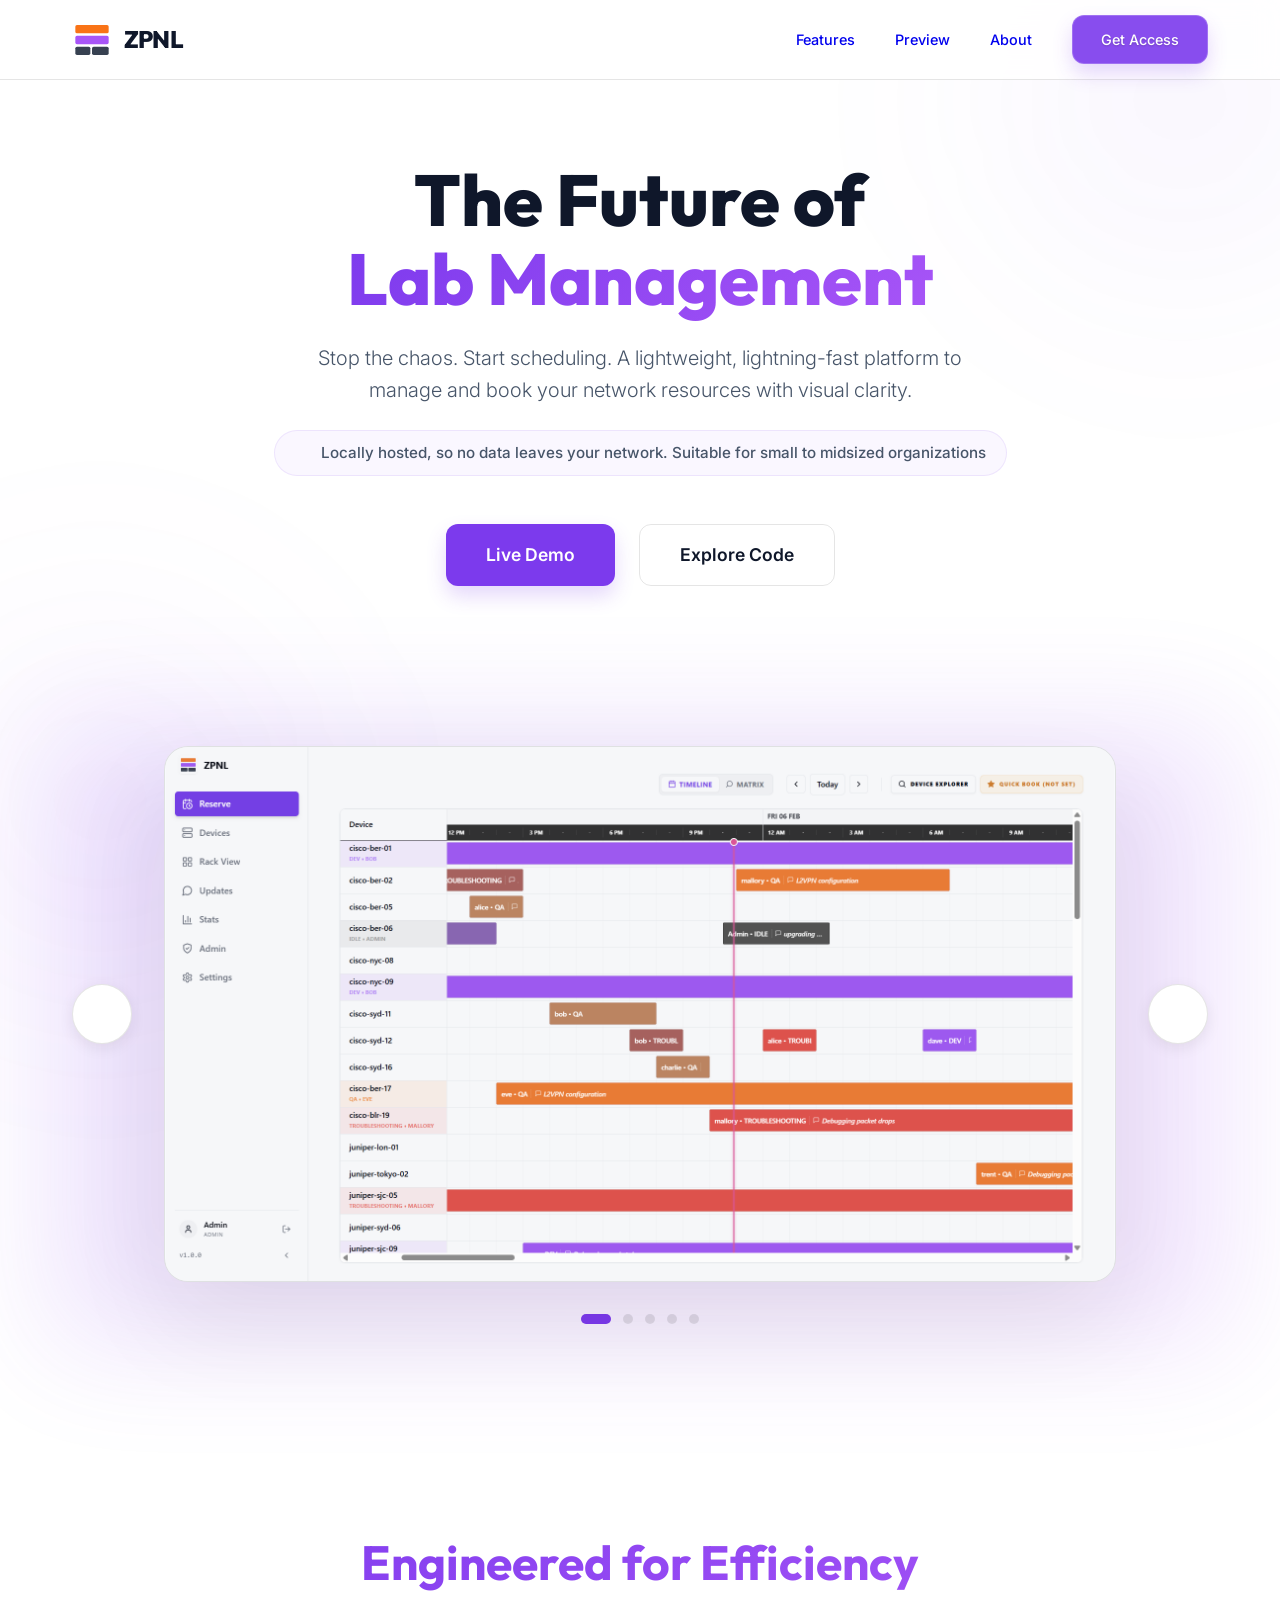
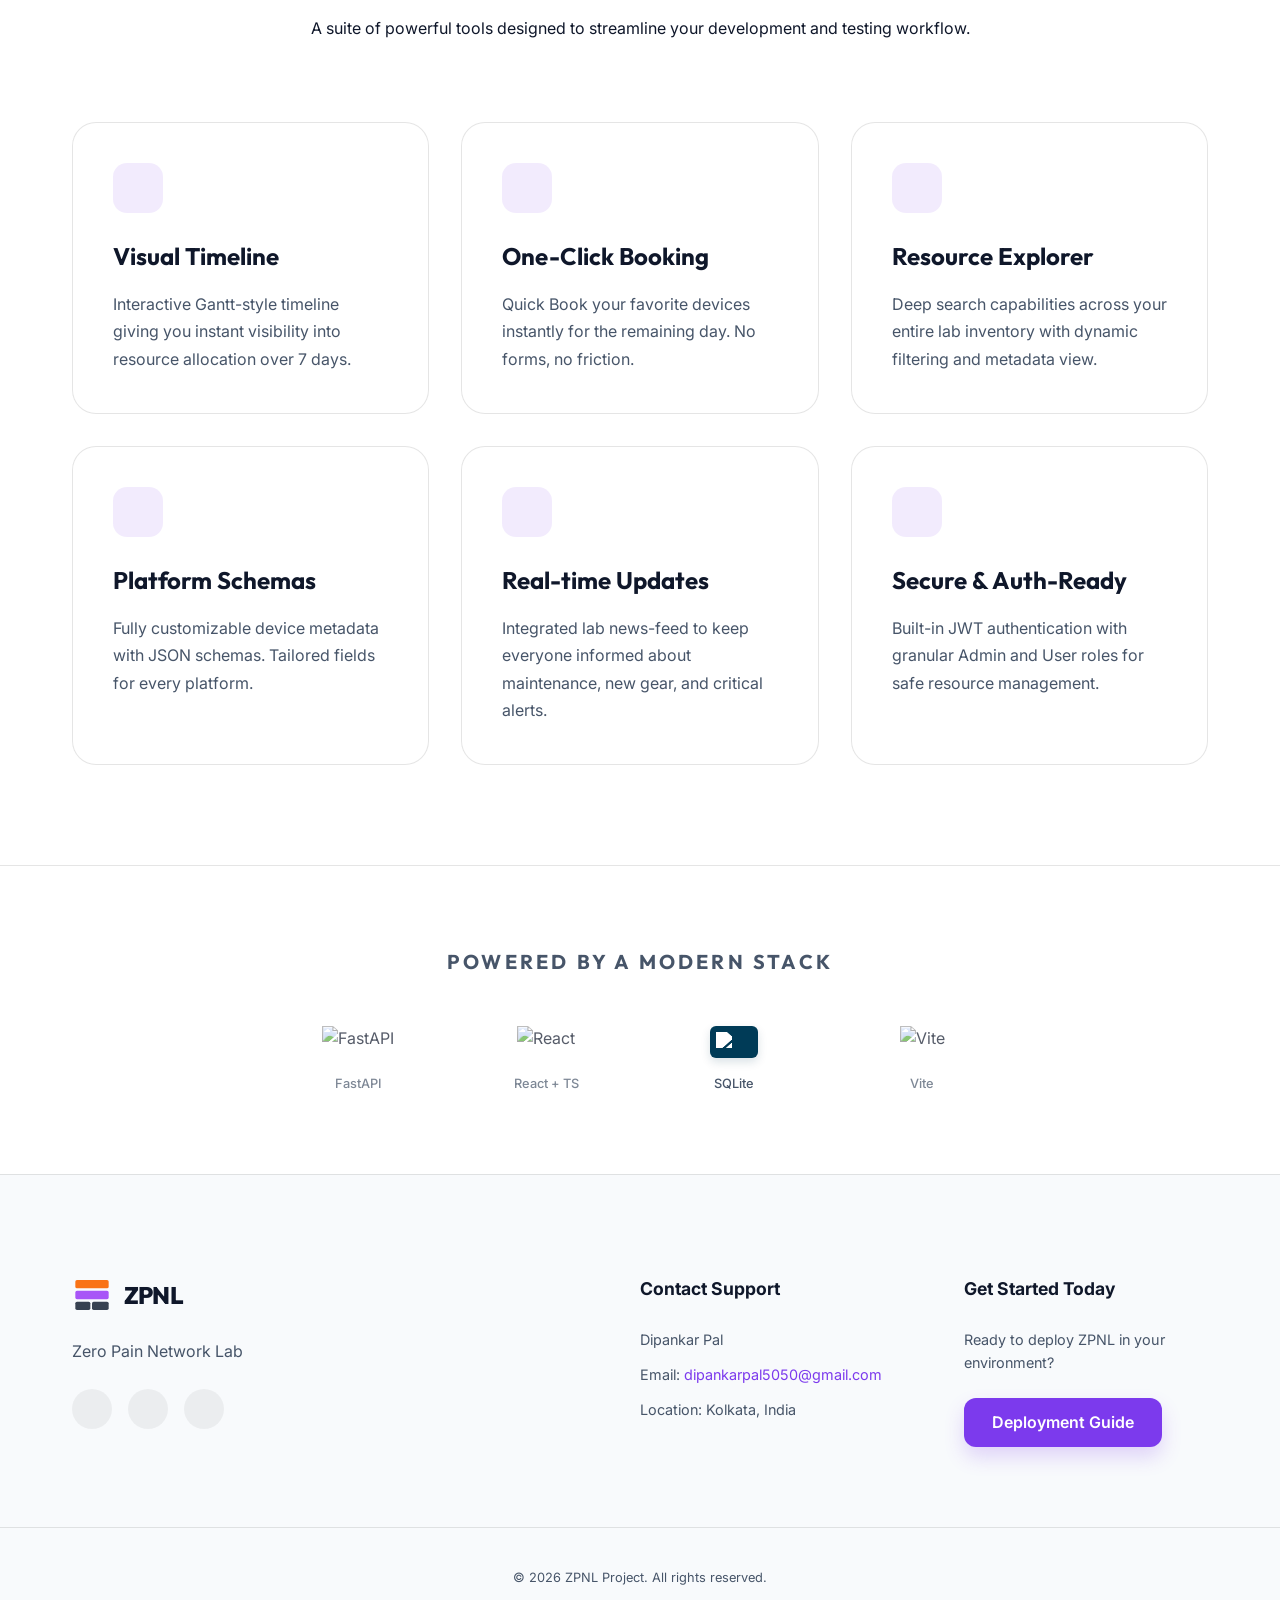
==== index.html @ c6118228 "github pages" ====
<!DOCTYPE html>
<html lang="en">

<head>
    <meta charset="UTF-8">
    <meta name="viewport" content="width=device-width, initial-scale=1.0">
    <title>ZPNL | Next-Gen Network Resource Scheduler</title>
    <link rel="stylesheet" href="style.css">
    <link rel="preconnect" href="https://fonts.googleapis.com">
    <link rel="preconnect" href="https://fonts.gstatic.com" crossorigin>
    <link
        href="https://fonts.googleapis.com/css2?family=Outfit:wght@300;400;600;800&family=Inter:wght@300;400;500;700&display=swap"
        rel="stylesheet">
    <script src="https://unpkg.com/lucide@latest"></script>
</head>

<body>
    <div class="blob-bg"></div>
    <div class="blob-bg-2"></div>

    <nav class="glass-nav">
        <div class="container nav-content">
            <div class="logo">
                <span class="logo-icon">
                    <svg viewBox="0 0 24 24" fill="none" xmlns="http://www.w3.org/2000/svg"
                        class="w-8 h-8 rounded shadow-sm">
                        <rect x="2" y="3" width="20" height="5" rx="1" fill="#F97316"></rect>
                        <rect x="2" y="9.5" width="20" height="5" rx="1" fill="#A855F7"></rect>
                        <rect x="2" y="16" width="9" height="5" rx="1" fill="#374151"></rect>
                        <rect x="12" y="16" width="10" height="5" rx="1" fill="#374151"></rect>
                    </svg>
                </span>
                <span class="logo-text">ZPNL</span>
            </div>
            <div class="nav-links">
                <a href="#features">Features</a>
                <a href="#preview">Preview</a>
                <a href="#about">About</a>
                <a href="#contact" class="btn btn-primary glass-btn">Get Access</a>
            </div>
        </div>
    </nav>

    <header class="hero">
        <div class="container">
            <div class="hero-content">
                <h1 class="animate-up">The Future of <br><span class="gradient-text">Lab Management</span></h1>
                <p class="animate-up delay-1">Stop the chaos. Start scheduling. A lightweight, lightning-fast platform
                    to manage and book your network resources with visual clarity.</p>
                <div class="animate-up delay-2 privacy-tagline">
                    <i data-lucide="shield-check"></i>
                    <span>Locally hosted, so no data leaves your network. Suitable for small to midsized
                        organizations</span>
                </div>
                <div class="hero-actions animate-up delay-3">
                    <a href="#preview" class="btn btn-lg btn-primary">Live Demo</a>
                    <a href="https://github.com/deep5050/ZPNL" class="btn btn-lg btn-outline">Explore Code</a>
                </div>
            </div>
            <div class="hero-mockup animate-up delay-4">
                <div class="glow-wrap">
                    <div class="mockup-slider-container">
                        <button class="slider-btn prev-btn" onclick="changeSlide(-1)"><i
                                data-lucide="chevron-left"></i></button>
                        <div class="mockup-frame slideshow-container">
                            <div class="slides">
                                <img src="assets/mockup1.png" alt="ZPNL App Interface 1" class="slide active">
                                <img src="assets/mockup2.png" alt="ZPNL App Interface 2" class="slide">
                                <img src="assets/mockup3.png" alt="ZPNL App Interface 3" class="slide">
                                <img src="assets/mockup4.png" alt="ZPNL App Interface 4" class="slide">
                                <img src="assets/mockup5.png" alt="ZPNL App Interface 5" class="slide">
                            </div>
                        </div>
                        <button class="slider-btn next-btn" onclick="changeSlide(1)"><i
                                data-lucide="chevron-right"></i></button>
                    </div>
                    <div class="slideshow-dots">
                        <span class="dot active" onclick="currentSlide(0)"></span>
                        <span class="dot" onclick="currentSlide(1)"></span>
                        <span class="dot" onclick="currentSlide(2)"></span>
                        <span class="dot" onclick="currentSlide(3)"></span>
                        <span class="dot" onclick="currentSlide(4)"></span>
                    </div>
                </div>
            </div>
        </div>
    </header>

    <section id="features" class="features">
        <div class="container">
            <div class="section-header">
                <h2 class="gradient-text">Engineered for Efficiency</h2>
                <p>A suite of powerful tools designed to streamline your development and testing workflow.</p>
            </div>
            <div class="feature-grid">
                <div class="feature-card glass">
                    <div class="icon-wrap"><i data-lucide="calendar"></i></div>
                    <h3>Visual Timeline</h3>
                    <p>Interactive Gantt-style timeline giving you instant visibility into resource allocation over 7
                        days.</p>
                </div>
                <div class="feature-card glass">
                    <div class="icon-wrap"><i data-lucide="star"></i></div>
                    <h3>One-Click Booking</h3>
                    <p>Quick Book your favorite devices instantly for the remaining day. No forms, no friction.</p>
                </div>
                <div class="feature-card glass">
                    <div class="icon-wrap"><i data-lucide="search"></i></div>
                    <h3>Resource Explorer</h3>
                    <p>Deep search capabilities across your entire lab inventory with dynamic filtering and metadata
                        view.</p>
                </div>
                <div class="feature-card glass">
                    <div class="icon-wrap"><i data-lucide="layers"></i></div>
                    <h3>Platform Schemas</h3>
                    <p>Fully customizable device metadata with JSON schemas. Tailored fields for every platform.</p>
                </div>
                <div class="feature-card glass">
                    <div class="icon-wrap"><i data-lucide="activity"></i></div>
                    <h3>Real-time Updates</h3>
                    <p>Integrated lab news-feed to keep everyone informed about maintenance, new gear, and critical
                        alerts.</p>
                </div>
                <div class="feature-card glass">
                    <div class="icon-wrap"><i data-lucide="user-check"></i></div>
                    <h3>Secure & Auth-Ready</h3>
                    <p>Built-in JWT authentication with granular Admin and User roles for safe resource management.</p>
                </div>
            </div>
        </div>
    </section>

    <section id="tech" class="tech-stack">
        <div class="container">
            <h3>Powered by a Modern Stack</h3>
            <div class="stack-row">
                <div class="stack-item"><img src="https://fastapi.tiangolo.com/img/logo-margin/logo-teal.png"
                        alt="FastAPI"><span>FastAPI</span></div>
                <div class="stack-item"><img src="https://upload.wikimedia.org/wikipedia/commons/a/a7/React-icon.svg"
                        alt="React"><span>React + TS</span></div>
                <div class="stack-item sqlite-special">
                    <div class="sqlite-icon-wrap">
                        <img src="https://upload.wikimedia.org/wikipedia/commons/3/38/SQLite370.svg" alt="SQLite">
                    </div>
                    <span>SQLite</span>
                </div>
                <div class="stack-item"><img src="https://vitejs.dev/logo.svg" alt="Vite"><span>Vite</span></div>
            </div>
        </div>
    </section>

    <footer id="contact" class="glass-footer">
        <div class="container footer-content">
            <div class="footer-info">
                <div class="logo">
                    <span class="logo-icon">
                        <svg viewBox="0 0 24 24" fill="none" xmlns="http://www.w3.org/2000/svg"
                            class="w-8 h-8 rounded shadow-sm">
                            <rect x="2" y="3" width="20" height="5" rx="1" fill="#F97316"></rect>
                            <rect x="2" y="9.5" width="20" height="5" rx="1" fill="#A855F7"></rect>
                            <rect x="2" y="16" width="9" height="5" rx="1" fill="#374151"></rect>
                            <rect x="12" y="16" width="10" height="5" rx="1" fill="#374151"></rect>
                        </svg>
                    </span>
                    <span class="logo-text">ZPNL</span>
                </div>
                <p>Zero Pain Network Lab</p>
                <div class="socials">
                    <a href="#"><i data-lucide="github"></i></a>
                    <a href="#"><i data-lucide="twitter"></i></a>
                    <a href="#"><i data-lucide="mail"></i></a>
                </div>
            </div>
            <div class="footer-links">
                <h4>Contact Support</h4>
                <p>Dipankar Pal</p>
                <p>Email: <a href="mailto:[dipankarpal5050@gmail.com]">dipankarpal5050@gmail.com</a></p>
                <p>Location: Kolkata, India</p>
            </div>
            <div class="footer-cta">
                <h4>Get Started Today</h4>
                <p>Ready to deploy ZPNL in your environment?</p>
                <a href="#" class="btn btn-primary">Deployment Guide</a>
            </div>
        </div>
        <div class="copy">
            <p>&copy; 2026 ZPNL Project. All rights reserved.</p>
        </div>
    </footer>

    <script>
        lucide.createIcons();

        // Slideshow Logic
        let currentSlideIndex = 0;
        const slides = document.querySelectorAll('.slide');
        const dots = document.querySelectorAll('.dot');

        function showSlide(n) {
            slides.forEach(slide => slide.classList.remove('active'));
            dots.forEach(dot => dot.classList.remove('active'));

            currentSlideIndex = (n + slides.length) % slides.length;

            slides[currentSlideIndex].classList.add('active');
            dots[currentSlideIndex].classList.add('active');
        }

        function changeSlide(n) {
            showSlide(currentSlideIndex + n);
        }

        function currentSlide(n) {
            showSlide(n);
        }

        // Auto slide
        setInterval(() => {
            changeSlide(1);
        }, 5000);
    </script>
</body>

</html>
---- style.css ----
:root {
    --primary: #7c3aed;
    --primary-dark: #6d28d9;
    --secondary: #a855f7;
    --background: #ffffff;
    --card-bg: rgba(0, 0, 0, 0.03);
    --glass-border: rgba(0, 0, 0, 0.1);
    --glass-bg: rgba(255, 255, 255, 0.8);
    --text: #0f172a;
    --text-muted: #475569;
}

* {
    margin: 0;
    padding: 0;
    box-sizing: border-box;
    scroll-behavior: smooth;
}

body {
    font-family: 'Inter', sans-serif;
    background-color: var(--background);
    color: var(--text);
    overflow-x: hidden;
    line-height: 1.6;
}

h1,
h2,
h3,
.logo-text {
    font-family: 'Outfit', sans-serif;
}

.container {
    max-width: 1200px;
    margin: 0 auto;
    padding: 0 2rem;
}

/* Background Timeline Pattern */
body::before {
    content: '';
    position: fixed;
    top: -50%;
    left: -50%;
    width: 200%;
    height: 200%;
    background-image: url('assets/mockup.png');
    background-size: 800px;
    background-repeat: repeat;
    opacity: 0.03;
    transform: rotate(-15deg);
    z-index: -2;
    pointer-events: none;
}

.blob-bg,
.blob-bg-2 {
    position: fixed;
    width: 600px;
    height: 600px;
    background: radial-gradient(circle, rgba(124, 58, 237, 0.05) 0%, rgba(255, 255, 255, 0) 70%);
    z-index: -1;
    filter: blur(80px);
}

.blob-bg {
    top: -200px;
    right: -200px;
}

.blob-bg-2 {
    bottom: -200px;
    left: -200px;
    background: radial-gradient(circle, rgba(168, 85, 247, 0.05) 0%, rgba(255, 255, 255, 0) 70%);
}

/* Navigation */
.glass-nav {
    position: fixed;
    top: 0;
    left: 0;
    right: 0;
    height: 80px;
    backdrop-filter: blur(12px);
    background: rgba(255, 255, 255, 0.8);
    border-bottom: 1px solid var(--glass-border);
    z-index: 1000;
}

.nav-content {
    display: flex;
    justify-content: space-between;
    align-items: center;
    height: 100%;
}

.logo {
    display: flex;
    align-items: center;
    gap: 0.75rem;
    font-size: 1.5rem;
    font-weight: 800;
    letter-spacing: -0.05rem;
}

.logo-icon {
    width: 40px;
    height: 40px;
    display: flex;
    align-items: center;
    justify-content: center;
    border-radius: 8px;
    background-color: transparent;
    transition: all 0.3s ease;
}

.logo-icon svg {
    width: 100%;
    height: 100%;
}

.logo-icon:hover {
    transform: scale(1.1);
}

.nav-links {
    display: flex;
    align-items: center;
    gap: 2.5rem;
}

.nav-links a {
    text-decoration: none;
    /* color: var(--text-muted); */
    font-size: 0.9rem;
    font-weight: 500;
    transition: color 0.3s;
}

.nav-links a:hover {
    /* color: var(--text); */
}

/* Hero */
.hero {
    padding-top: 160px;
    padding-bottom: 100px;
    text-align: center;
}

.hero-content h1 {
    font-size: 4.5rem;
    font-weight: 800;
    line-height: 1.1;
    margin-bottom: 1.5rem;
}

.gradient-text {
    background: linear-gradient(135deg, var(--primary), var(--secondary));
    -webkit-background-clip: text;
    background-clip: text;
    -webkit-text-fill-color: transparent;
}

.hero-content p {
    font-size: 1.25rem;
    color: var(--text-muted);
    max-width: 700px;
    margin: 0 auto 1.5rem;
    font-weight: 300;
}

.privacy-tagline {
    display: inline-flex;
    align-items: center;
    justify-content: center;
    gap: 0.5rem;
    color: var(--text-muted);
    font-size: 0.95rem;
    background: rgba(124, 58, 237, 0.04);
    padding: 0.6rem 1.25rem;
    border-radius: 999px;
    margin: 0 auto 3rem;
    max-width: fit-content;
    border: 1px solid rgba(124, 58, 237, 0.1);
    font-weight: 500;
}

.privacy-tagline i {
    color: var(--primary);
    width: 18px;
    height: 18px;
}

.hero-actions {
    display: flex;
    gap: 1.5rem;
    justify-content: center;
    margin-bottom: 5rem;
}

.btn {
    padding: 0.75rem 1.75rem;
    border-radius: 12px;
    font-weight: 600;
    cursor: pointer;
    transition: all 0.3s cubic-bezier(0.175, 0.885, 0.32, 1.275);
    text-decoration: none;
    display: inline-flex;
    align-items: center;
}

.btn-lg {
    padding: 1rem 2.5rem;
    font-size: 1.1rem;
}

.btn-primary {
    background: var(--primary);
    color: white;
    box-shadow: 0 10px 20px rgba(124, 58, 237, 0.2);
}

.glass-btn {
    backdrop-filter: blur(4px);
    background: rgba(124, 58, 237, 0.9) !important;
    border: 1px solid rgba(255, 255, 255, 0.2);
    text-shadow: 0 1px 2px rgba(0, 0, 0, 0.2);
}

.btn-primary:hover {
    transform: translateY(-3px);
    box-shadow: 0 15px 30px rgba(124, 58, 237, 0.3);
    background: var(--primary-dark) !important;
}

.btn-outline {
    background: transparent;
    border: 1.5px solid var(--glass-border);
    color: var(--text);
}

.btn-outline:hover {
    background: rgba(0, 0, 0, 0.05);
    border-color: var(--text);
}

.hero-mockup {
    position: relative;
    max-width: 1920px;
    /* Wider mockup area */
    margin: 10rem auto 0;
}

.mockup-slider-container {
    display: flex;
    align-items: center;
    gap: 2rem;
    position: relative;
}

.slider-btn {
    background: white;
    border: 1px solid var(--glass-border);
    width: 60px;
    height: 60px;
    border-radius: 50%;
    display: flex;
    align-items: center;
    justify-content: center;
    cursor: pointer;
    box-shadow: 0 4px 15px rgba(0, 0, 0, 0.08);
    transition: all 0.3s cubic-bezier(0.175, 0.885, 0.32, 1.275);
    color: var(--text);
    flex-shrink: 0;
    z-index: 20;
}

.slider-btn:hover {
    transform: scale(1.1);
    background: var(--primary);
    color: white;
    border-color: var(--primary);
}

.mockup-frame {
    flex-grow: 1;
    background: #f8fafc;
    border: 1px solid var(--glass-border);
    padding: 12px;
    border-radius: 24px;
    box-shadow: 0 40px 100px rgba(0, 0, 0, 0.08);
    overflow: hidden;
    position: relative;
    /* width: 100%; */
    aspect-ratio: 16 / 9;
    /* Common dashboard aspect ratio */
}

.slides {
    position: absolute;
    inset: 0;
    width: 100%;
    height: 100%;
}

.slide {
    position: absolute;
    top: 0;
    left: 0;
    width: 100%;
    height: 100%;
    object-fit: contain;
    /* Ensure full image is visible without cropping */
    opacity: 0;
    transition: opacity 1s cubic-bezier(0.4, 0, 0.2, 1);
}

.slide.active {
    opacity: 1;
}

.slideshow-dots {
    display: flex;
    justify-content: center;
    gap: 12px;
    margin-top: 2rem;
}

.dot {
    width: 10px;
    height: 10px;
    border-radius: 50%;
    background: rgba(0, 0, 0, 0.1);
    cursor: pointer;
    transition: all 0.3s ease;
}

.dot.active {
    background: var(--primary);
    width: 30px;
    border-radius: 5px;
}

.glow-wrap::after {
    content: '';
    position: absolute;
    inset: -20px;
    background: linear-gradient(135deg, var(--primary), var(--secondary));
    filter: blur(60px);
    opacity: 0.15;
    z-index: -1;
}

/* Features */
.features {
    padding: 100px 0;
}

.section-header {
    text-align: center;
    margin-bottom: 5rem;
}

.section-header h2 {
    font-size: 3rem;
    margin-bottom: 1rem;
}

.feature-grid {
    display: grid;
    grid-template-columns: repeat(auto-fit, minmax(350px, 1fr));
    gap: 2rem;
}

.glass {
    background: rgba(255, 255, 255, 0.7);
    backdrop-filter: blur(10px);
    border: 1px solid var(--glass-border);
    border-radius: 24px;
    padding: 2.5rem;
    transition: all 0.4s ease;
}

.glass:hover {
    background: rgba(255, 255, 255, 0.05);
    border-color: rgba(255, 255, 255, 0.2);
    transform: translateY(-8px);
}

.icon-wrap {
    width: 50px;
    height: 50px;
    background: rgba(124, 58, 237, 0.1);
    color: var(--primary);
    border-radius: 14px;
    display: flex;
    align-items: center;
    justify-content: center;
    margin-bottom: 1.5rem;
}

.feature-card h3 {
    font-size: 1.5rem;
    margin-bottom: 1rem;
}

.feature-card p {
    color: var(--text-muted);
    font-size: 1rem;
    line-height: 1.7;
}

/* Tech Stack */
.tech-stack {
    padding: 80px 0;
    text-align: center;
    border-top: 1px solid var(--glass-border);
    background: rgba(255, 255, 255, 0.01);
}

.tech-stack h3 {
    font-size: 1.25rem;
    color: var(--text-muted);
    margin-bottom: 3rem;
    text-transform: uppercase;
    letter-spacing: 0.2rem;
}

.stack-row {
    display: flex;
    justify-content: center;
    align-items: center;
    gap: 3rem;
    flex-wrap: nowrap;
    /* Force one line */
}

.stack-item {
    display: flex;
    flex-direction: column;
    align-items: center;
    justify-content: center;
    gap: 1rem;
    opacity: 0.7;
    transition: all 0.3s ease;
    width: 140px;
}

.stack-item img {
    height: 32px;
    /* Standard height for all tech logos */
    width: auto;
    max-width: 100%;
    object-fit: contain;
}

.stack-item span {
    font-size: 0.8rem;
    font-weight: 500;
    color: var(--text-muted);
}

.stack-item:hover {
    opacity: 1;
    transform: translateY(-5px);
}

.stack-item.sqlite-special {
    opacity: 1;
}

.sqlite-icon-wrap {
    width: 48px;
    height: 32px;
    /* Standard logo height */
    background: #003b57;
    border-radius: 6px;
    display: flex;
    align-items: center;
    justify-content: center;
    padding: 6px;
    box-shadow: 0 4px 10px rgba(0, 59, 87, 0.15);
    transition: transform 0.3s ease;
}

.sqlite-icon-wrap img {
    width: 100%;
    height: 100%;
    object-fit: contain;
    filter: brightness(0) invert(1);
}

.stack-item.sqlite-special:hover .sqlite-icon-wrap {
    transform: translateY(-5px) scale(1.1);
}

/* Footer */
.glass-footer {
    padding: 100px 0 40px;
    background: #f8fafc;
    border-top: 1px solid var(--glass-border);
}

.footer-content {
    display: grid;
    grid-template-columns: 2fr 1fr 1fr;
    gap: 5rem;
    margin-bottom: 5rem;
}

.footer-info p {
    margin: 1.5rem 0;
    color: var(--text-muted);
}

.socials {
    display: flex;
    gap: 1rem;
}

.socials a {
    width: 40px;
    height: 40px;
    border-radius: 50%;
    background: rgba(0, 0, 0, 0.05);
    display: flex;
    align-items: center;
    justify-content: center;
    color: var(--text-muted);
    transition: all 0.3s;
}

.socials a:hover {
    background: var(--primary);
    color: white;
}

.footer-links h4,
.footer-cta h4 {
    margin-bottom: 1.5rem;
    font-size: 1.1rem;
}

.footer-links p {
    color: var(--text-muted);
    margin-bottom: 0.75rem;
    font-size: 0.9rem;
}

.footer-links a {
    color: var(--primary);
    text-decoration: none;
}

.footer-cta p {
    color: var(--text-muted);
    font-size: 0.9rem;
    margin-bottom: 1.5rem;
}

.copy {
    text-align: center;
    padding-top: 40px;
    border-top: 1px solid var(--glass-border);
    color: var(--text-muted);
    font-size: 0.8rem;
}

/* Animations */
.animate-up {
    opacity: 0;
    transform: translateY(30px);
    animation: fadeInUp 0.8s ease forwards;
}

.delay-1 {
    animation-delay: 0.2s;
}

.delay-2 {
    animation-delay: 0.4s;
}

.delay-3 {
    animation-delay: 0.6s;
}

.delay-4 {
    animation-delay: 0.8s;
}

@keyframes fadeInUp {
    to {
        opacity: 1;
        transform: translateY(0);
    }
}

@media (max-width: 900px) {
    .hero-content h1 {
        font-size: 3rem;
    }

    .footer-content {
        grid-template-columns: 1fr;
        gap: 3rem;
    }

    .nav-links {
        display: none;
    }
}
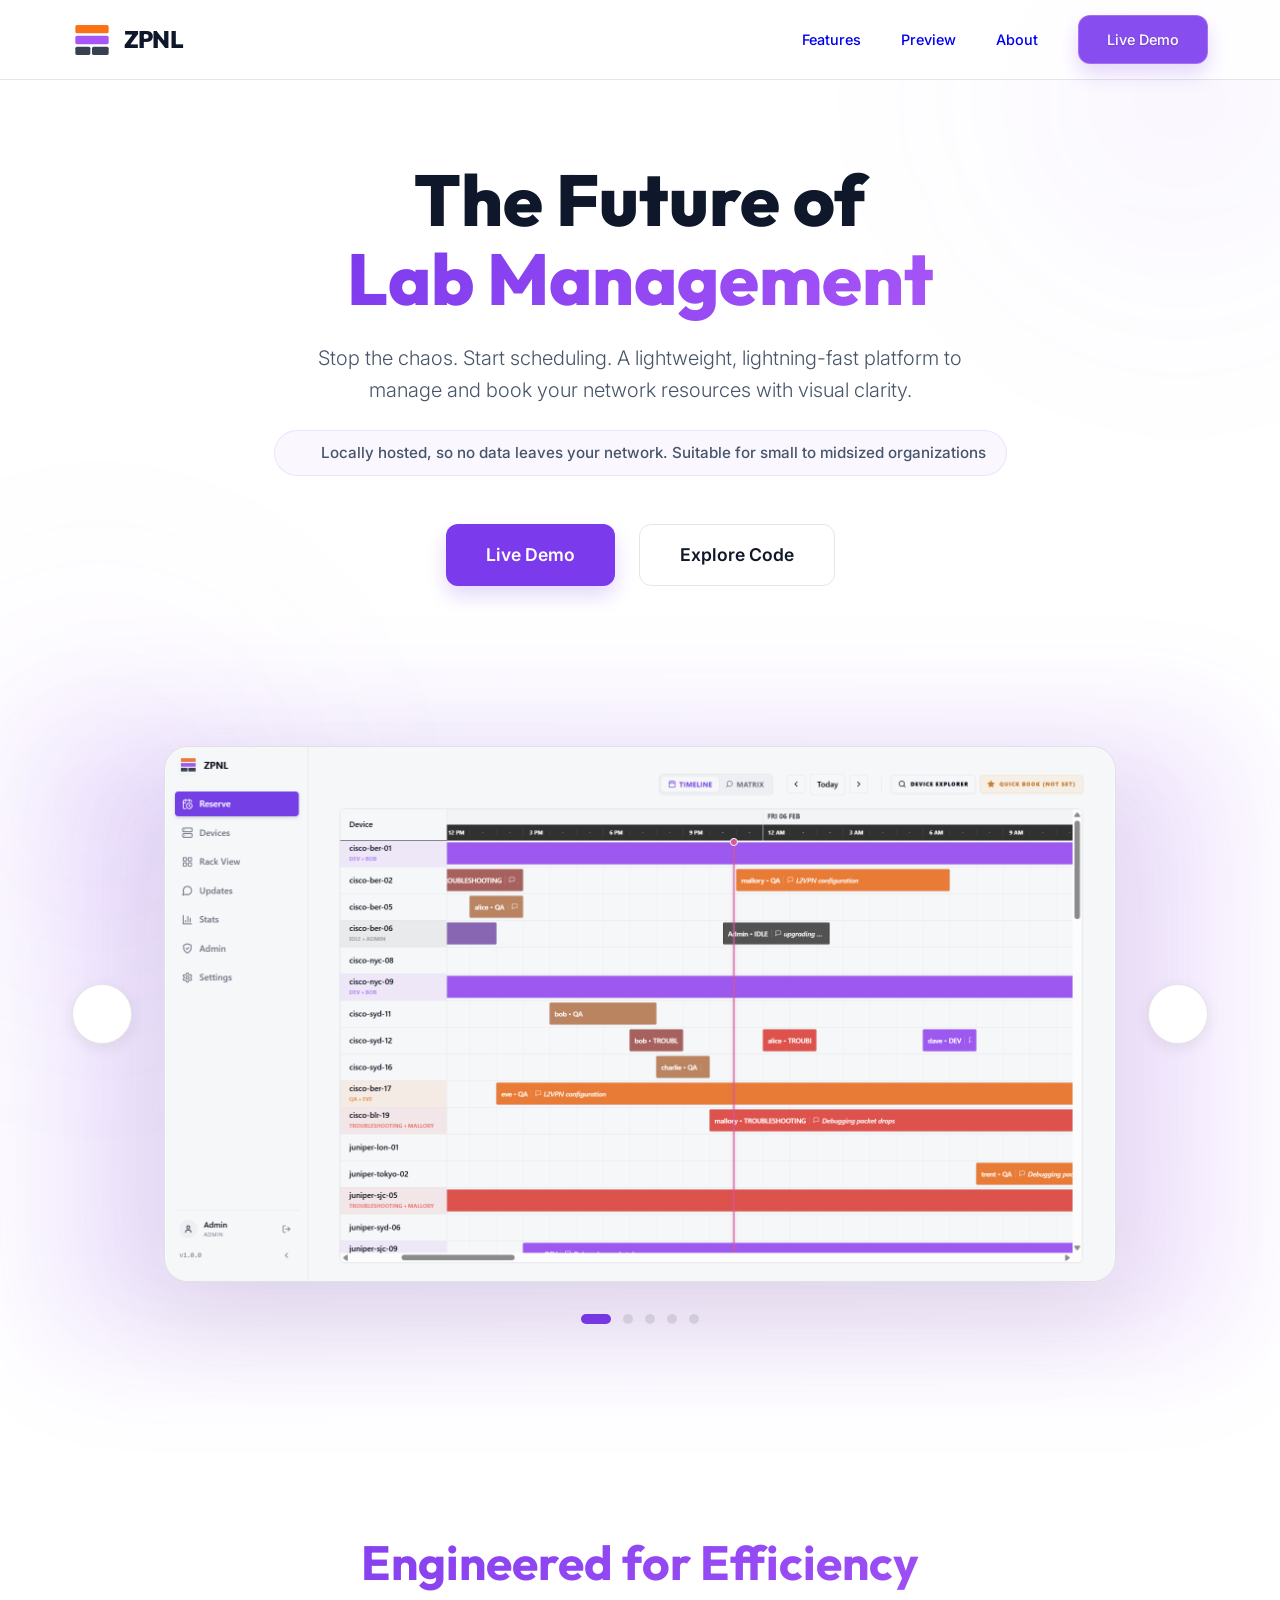
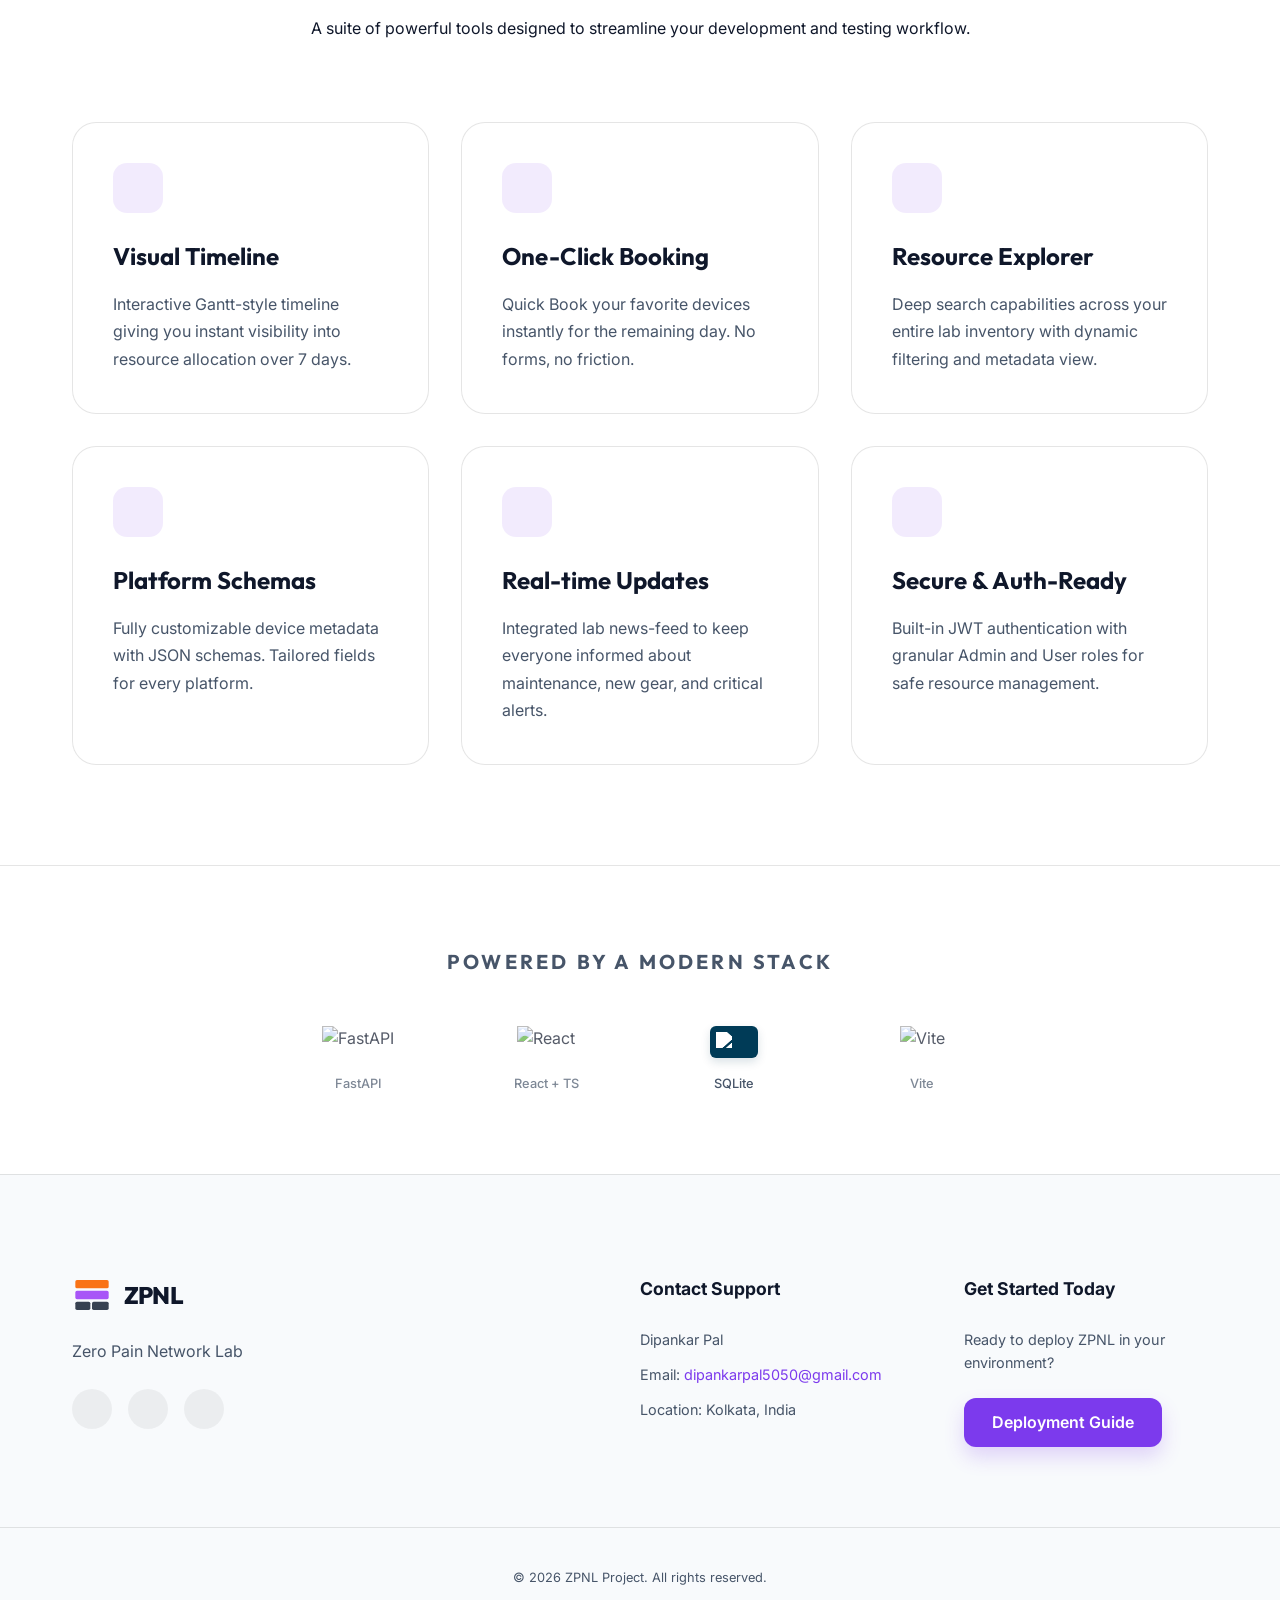
==== commit 6a96855b: "feat: update demo links to point to production deployment and add external link attributes" ====
--- a/index.html
+++ b/index.html
@@ -36,7 +36,7 @@
                 <a href="#features">Features</a>
                 <a href="#preview">Preview</a>
                 <a href="#about">About</a>
-                <a href="#contact" class="btn btn-primary glass-btn">Get Access</a>
+                <a href="https://zpnl-demo.vercel.app/" target="_blank" rel="noopener noreferrer" class="btn btn-primary glass-btn">Live Demo</a>
             </div>
         </div>
     </nav>
@@ -53,8 +53,8 @@
                         organizations</span>
                 </div>
                 <div class="hero-actions animate-up delay-3">
-                    <a href="#preview" class="btn btn-lg btn-primary">Live Demo</a>
-                    <a href="https://github.com/deep5050/ZPNL" class="btn btn-lg btn-outline">Explore Code</a>
+                    <a href="https://zpnl-demo.vercel.app/" target="_blank" rel="noopener noreferrer" class="btn btn-lg btn-primary">Live Demo</a>
+                    <a href="https://github.com/deep5050/ZPNL" target="_blank" rel="noopener noreferrer" class="btn btn-lg btn-outline">Explore Code</a>
                 </div>
             </div>
             <div class="hero-mockup animate-up delay-4">
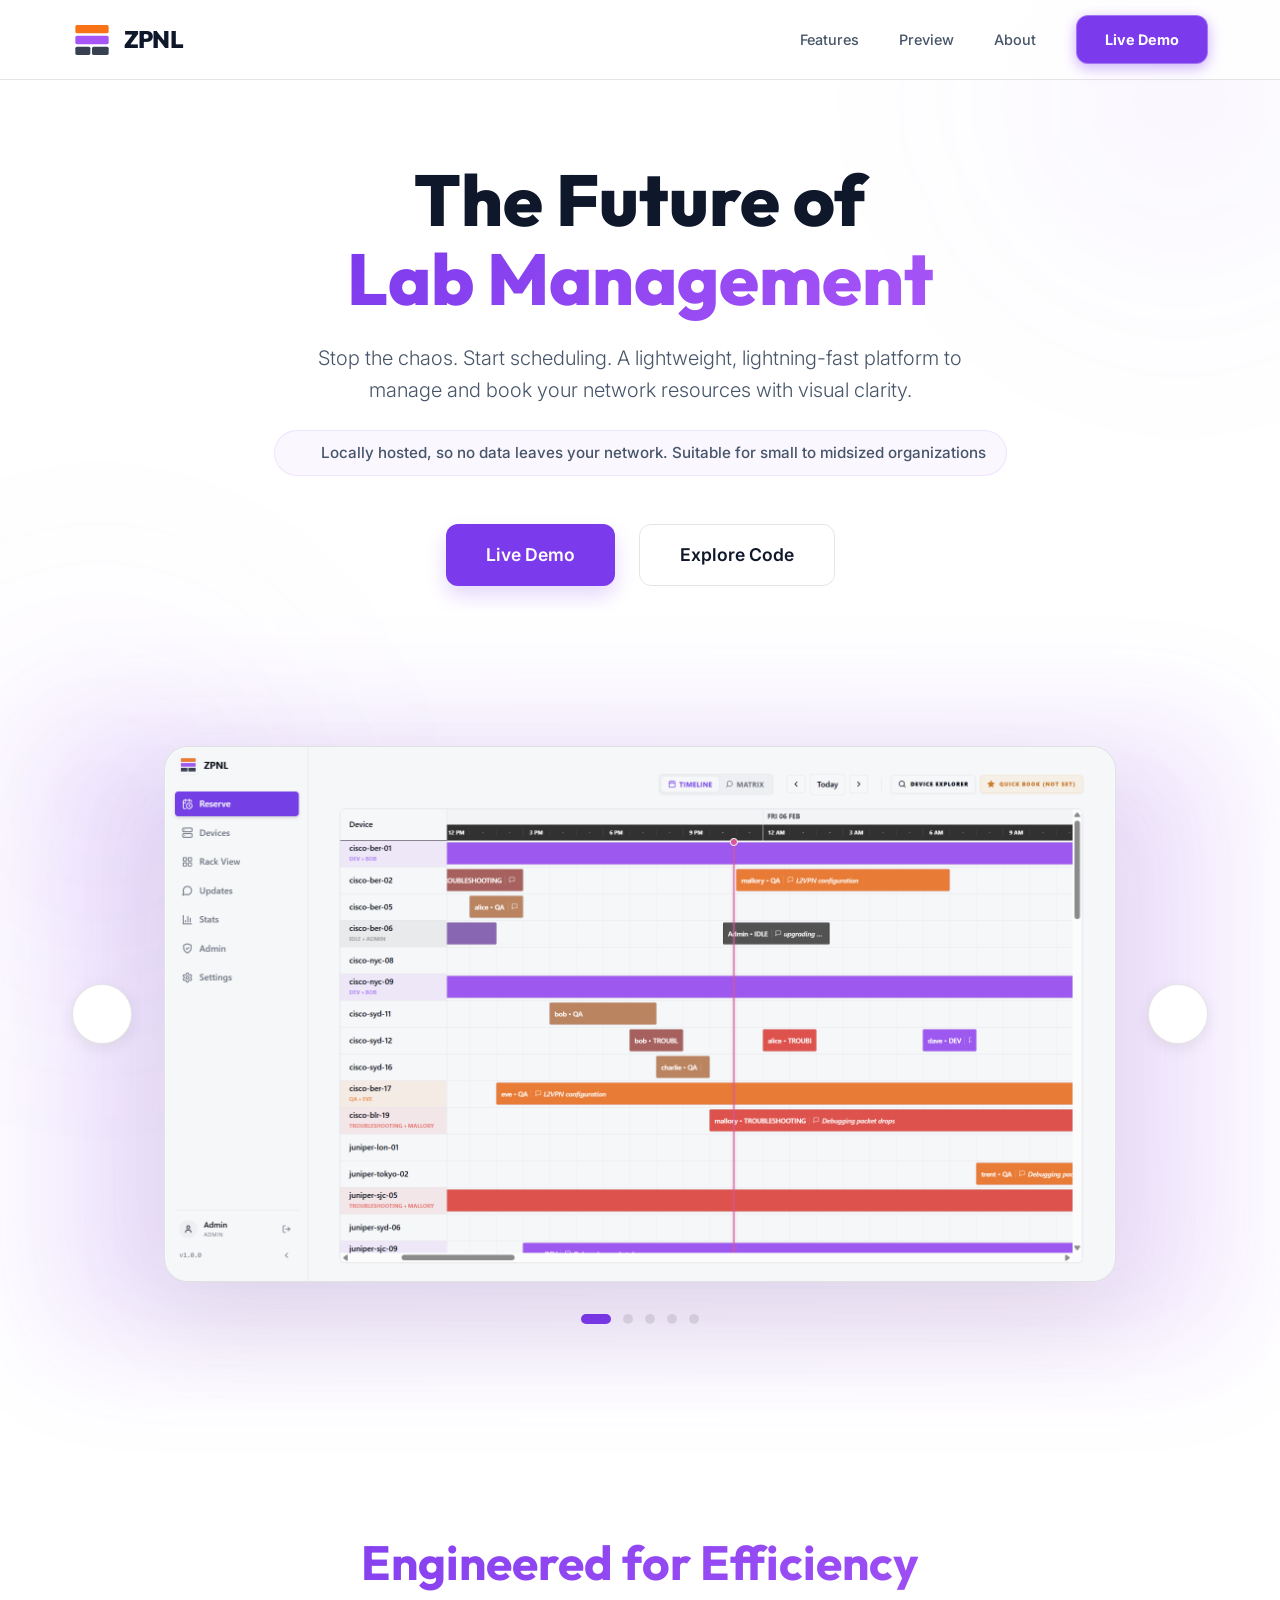
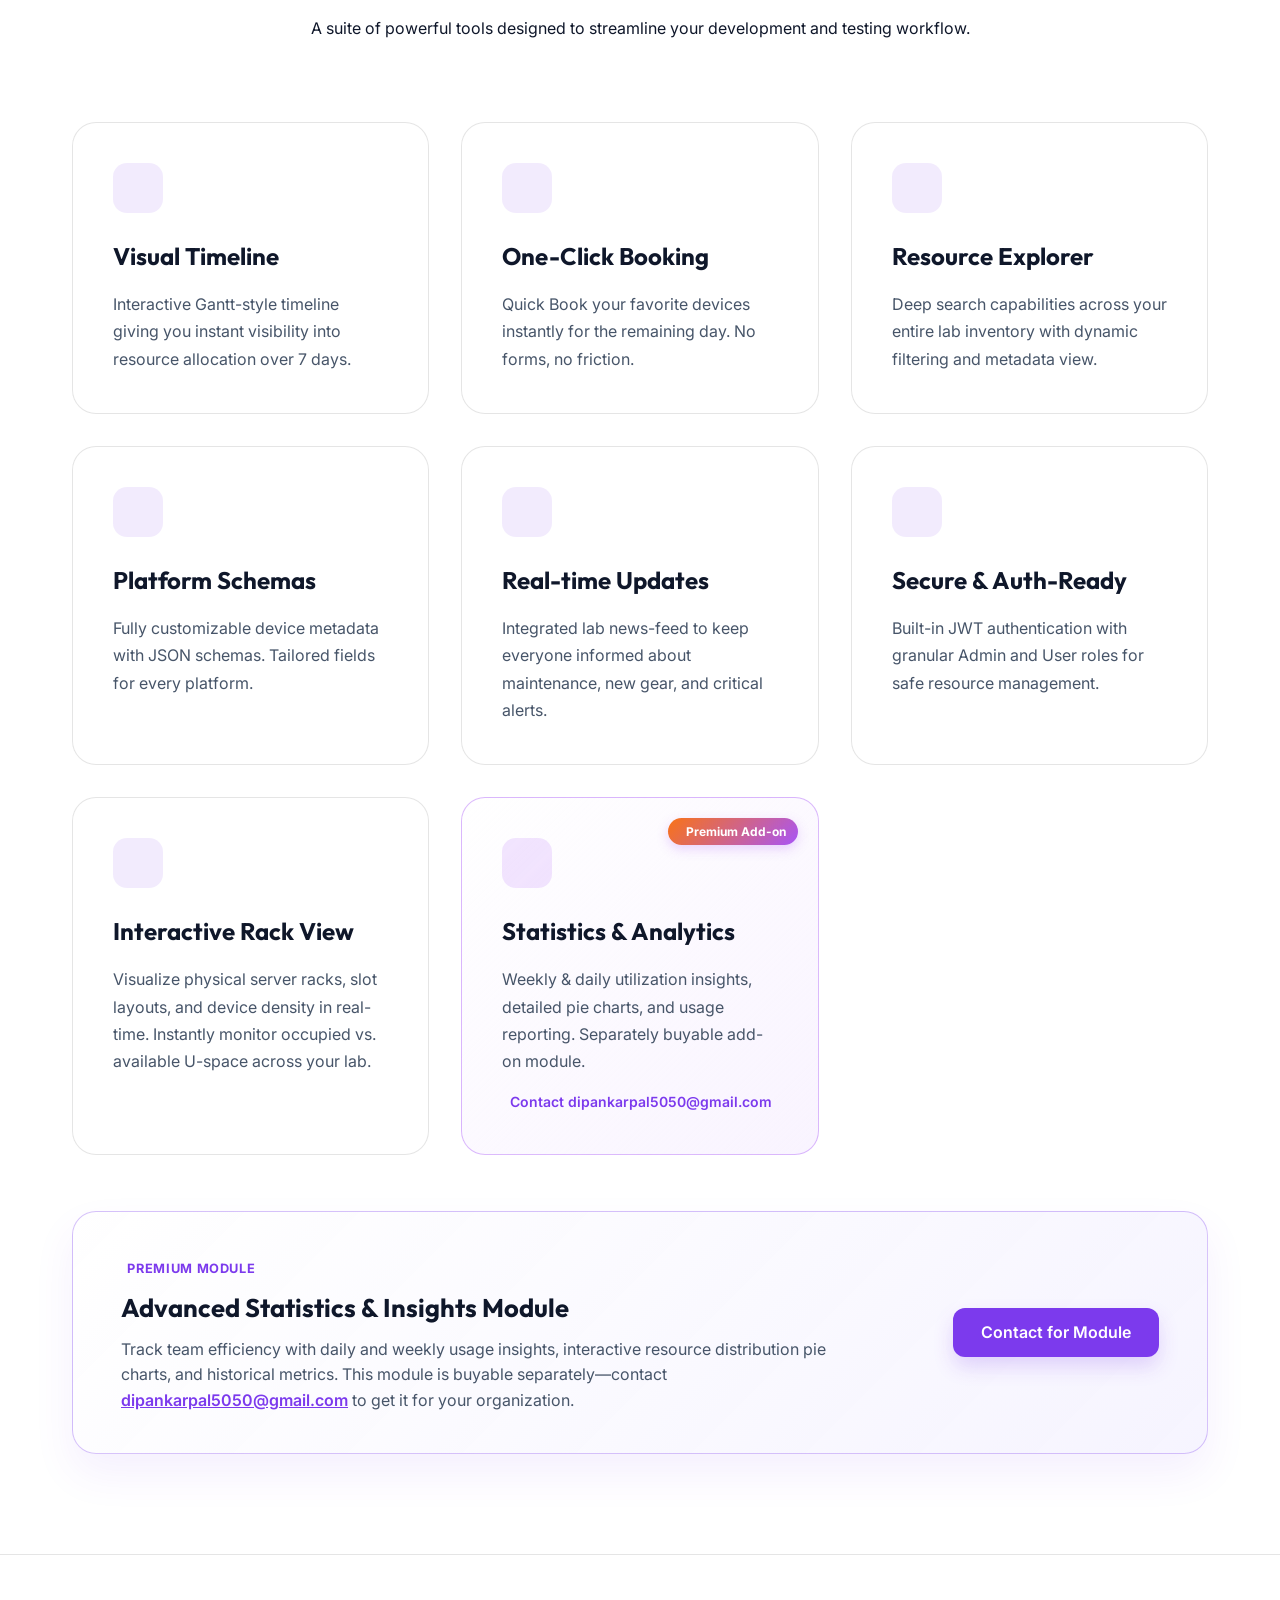
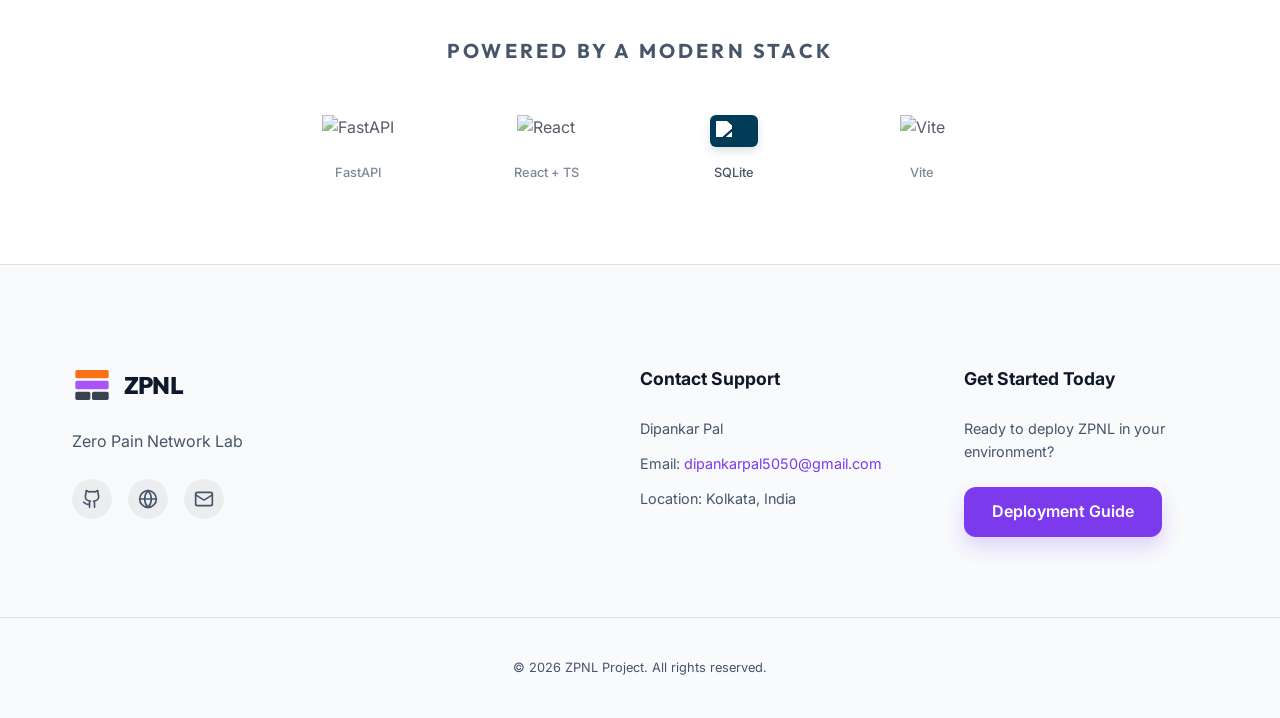
==== commit 0ab21c36: "feat: introduce premium statistics module with dedicated landing page section and updated component " ====
--- a/index.html
+++ b/index.html
@@ -36,7 +36,8 @@
                 <a href="#features">Features</a>
                 <a href="#preview">Preview</a>
                 <a href="#about">About</a>
-                <a href="https://zpnl-demo.vercel.app/" target="_blank" rel="noopener noreferrer" class="btn btn-primary glass-btn">Live Demo</a>
+                <a href="https://zpnl-demo.vercel.app/" target="_blank" rel="noopener noreferrer"
+                    class="btn btn-primary glass-btn">Live Demo</a>
             </div>
         </div>
     </nav>
@@ -53,8 +54,10 @@
                         organizations</span>
                 </div>
                 <div class="hero-actions animate-up delay-3">
-                    <a href="https://zpnl-demo.vercel.app/" target="_blank" rel="noopener noreferrer" class="btn btn-lg btn-primary">Live Demo</a>
-                    <a href="https://github.com/deep5050/ZPNL" target="_blank" rel="noopener noreferrer" class="btn btn-lg btn-outline">Explore Code</a>
+                    <a href="https://zpnl-demo.vercel.app/" target="_blank" rel="noopener noreferrer"
+                        class="btn btn-lg btn-primary">Live Demo</a>
+                    <a href="https://github.com/dpnkrpl/ZPNL" target="_blank" rel="noopener noreferrer"
+                        class="btn btn-lg btn-outline">Explore Code</a>
                 </div>
             </div>
             <div class="hero-mockup animate-up delay-4">
@@ -126,6 +129,34 @@
                     <h3>Secure & Auth-Ready</h3>
                     <p>Built-in JWT authentication with granular Admin and User roles for safe resource management.</p>
                 </div>
+                <div class="feature-card glass">
+                    <div class="icon-wrap"><i data-lucide="server"></i></div>
+                    <h3>Interactive Rack View</h3>
+                    <p>Visualize physical server racks, slot layouts, and device density in real-time. Instantly monitor occupied vs. available U-space across your lab.</p>
+                </div>
+                <div class="feature-card glass premium-feature-card">
+                    <div class="premium-badge"><i data-lucide="crown"></i> Premium Add-on</div>
+                    <div class="icon-wrap premium-icon"><i data-lucide="pie-chart"></i></div>
+                    <h3>Statistics & Analytics</h3>
+                    <p>Weekly & daily utilization insights, detailed pie charts, and usage reporting. Separately buyable add-on module.</p>
+                    <a href="mailto:dipankarpal5050@gmail.com?subject=ZPNL%20Statistics%20Module%20Inquiry" class="btn-premium-contact">
+                        <i data-lucide="mail"></i> Contact dipankarpal5050@gmail.com
+                    </a>
+                </div>
+            </div>
+
+            <!-- Premium Statistics Module Banner -->
+            <div class="premium-banner glass">
+                <div class="premium-banner-content">
+                    <span class="badge-tag"><i data-lucide="sparkles"></i> Premium Module</span>
+                    <h3>Advanced Statistics & Insights Module</h3>
+                    <p>Track team efficiency with daily and weekly usage insights, interactive resource distribution pie charts, and historical metrics. This module is buyable separately—contact <a href="mailto:dipankarpal5050@gmail.com" class="highlight-link">dipankarpal5050@gmail.com</a> to get it for your organization.</p>
+                </div>
+                <div class="premium-banner-action">
+                    <a href="mailto:dipankarpal5050@gmail.com?subject=Inquiry%20for%20ZPNL%20Statistics%20Module" class="btn btn-primary">
+                        <i data-lucide="mail"></i> Contact for Module
+                    </a>
+                </div>
             </div>
         </div>
     </section>
@@ -166,21 +197,27 @@
                 </div>
                 <p>Zero Pain Network Lab</p>
                 <div class="socials">
-                    <a href="#"><i data-lucide="github"></i></a>
-                    <a href="#"><i data-lucide="twitter"></i></a>
-                    <a href="#"><i data-lucide="mail"></i></a>
+                    <a href="https://github.com/dpnkrpl/ZPNL" target="_blank" rel="noopener noreferrer" title="GitHub Repository">
+                        <svg xmlns="http://www.w3.org/2000/svg" width="20" height="20" viewBox="0 0 24 24" fill="none" stroke="currentColor" stroke-width="2" stroke-linecap="round" stroke-linejoin="round"><path d="M15 22v-4a4.8 4.8 0 0 0-1-3.5c3 0 6-2 6-5.5.08-1.25-.27-2.48-1-3.5.28-1.15.28-2.35 0-3.5 0 0-1 0-3 1.5-2.64-.5-5.36-.5-8 0C6 2 5 2 5 2c-.3 1.15-.3 2.35 0 3.5A5.403 5.403 0 0 0 4 9c0 3.5 3 5.5 6 5.5-.39.49-.68 1.05-.85 1.65-.17.6-.22 1.23-.15 1.85v4"></path><path d="M9 18c-4.51 2-5-2-7-2"></path></svg>
+                    </a>
+                    <a href="https://zpnl-demo.vercel.app/" target="_blank" rel="noopener noreferrer" title="Live Demo Website">
+                        <svg xmlns="http://www.w3.org/2000/svg" width="20" height="20" viewBox="0 0 24 24" fill="none" stroke="currentColor" stroke-width="2" stroke-linecap="round" stroke-linejoin="round"><circle cx="12" cy="12" r="10"></circle><path d="M12 2a14.5 14.5 0 0 0 0 20 14.5 14.5 0 0 0 0-20"></path><path d="M2 12h20"></path></svg>
+                    </a>
+                    <a href="mailto:dipankarpal5050@gmail.com" title="Email Contact">
+                        <svg xmlns="http://www.w3.org/2000/svg" width="20" height="20" viewBox="0 0 24 24" fill="none" stroke="currentColor" stroke-width="2" stroke-linecap="round" stroke-linejoin="round"><rect width="20" height="16" x="2" y="4" rx="2"></rect><path d="m22 7-8.97 5.7a1.94 1.94 0 0 1-2.06 0L2 7"></path></svg>
+                    </a>
                 </div>
             </div>
             <div class="footer-links">
                 <h4>Contact Support</h4>
                 <p>Dipankar Pal</p>
-                <p>Email: <a href="mailto:[dipankarpal5050@gmail.com]">dipankarpal5050@gmail.com</a></p>
+                <p>Email: <a href="mailto:dipankarpal5050@gmail.com">dipankarpal5050@gmail.com</a></p>
                 <p>Location: Kolkata, India</p>
             </div>
             <div class="footer-cta">
                 <h4>Get Started Today</h4>
                 <p>Ready to deploy ZPNL in your environment?</p>
-                <a href="#" class="btn btn-primary">Deployment Guide</a>
+                <a href="https://github.com/dpnkrpl/ZPNL/blob/main/DOCKER_GUIDE.md" target="_blank" rel="noopener noreferrer" class="btn btn-primary">Deployment Guide</a>
             </div>
         </div>
         <div class="copy">
--- a/style.css
+++ b/style.css
@@ -133,14 +133,14 @@
 
 .nav-links a {
     text-decoration: none;
-    /* color: var(--text-muted); */
+    color: var(--text-muted);
     font-size: 0.9rem;
     font-weight: 500;
     transition: color 0.3s;
 }
 
 .nav-links a:hover {
-    /* color: var(--text); */
+    color: var(--primary);
 }
 
 /* Hero */
@@ -225,9 +225,18 @@
 
 .glass-btn {
     backdrop-filter: blur(4px);
-    background: rgba(124, 58, 237, 0.9) !important;
-    border: 1px solid rgba(255, 255, 255, 0.2);
-    text-shadow: 0 1px 2px rgba(0, 0, 0, 0.2);
+    background: var(--primary) !important;
+    color: #ffffff !important;
+    border: 1px solid rgba(255, 255, 255, 0.3);
+    box-shadow: 0 4px 14px rgba(124, 58, 237, 0.4);
+    font-weight: 700 !important;
+}
+
+.glass-btn:hover {
+    background: var(--primary-dark) !important;
+    color: #ffffff !important;
+    box-shadow: 0 6px 20px rgba(124, 58, 237, 0.6);
+    transform: translateY(-2px);
 }
 
 .btn-primary:hover {
@@ -569,6 +578,112 @@
     font-size: 0.8rem;
 }
 
+/* Premium Module Styling */
+.premium-feature-card {
+    position: relative;
+    border: 1px solid rgba(168, 85, 247, 0.4) !important;
+    background: linear-gradient(135deg, rgba(255, 255, 255, 0.95), rgba(243, 232, 255, 0.5)) !important;
+}
+
+.premium-badge {
+    position: absolute;
+    top: 1.25rem;
+    right: 1.25rem;
+    background: linear-gradient(135deg, #f97316, #a855f7);
+    color: white;
+    font-size: 0.75rem;
+    font-weight: 700;
+    padding: 0.25rem 0.75rem;
+    border-radius: 999px;
+    display: inline-flex;
+    align-items: center;
+    gap: 0.35rem;
+    box-shadow: 0 4px 12px rgba(168, 85, 247, 0.25);
+}
+
+.premium-icon {
+    background: rgba(168, 85, 247, 0.15) !important;
+    color: #9333ea !important;
+}
+
+.btn-premium-contact {
+    display: inline-flex;
+    align-items: center;
+    gap: 0.5rem;
+    margin-top: 1rem;
+    font-size: 0.875rem;
+    font-weight: 600;
+    color: var(--primary);
+    text-decoration: none;
+    transition: all 0.2s ease;
+}
+
+.btn-premium-contact:hover {
+    color: var(--primary-dark);
+    text-decoration: underline;
+}
+
+.premium-banner {
+    margin-top: 3.5rem;
+    padding: 2.5rem 3rem;
+    display: flex;
+    align-items: center;
+    justify-content: space-between;
+    gap: 2rem;
+    border: 1px solid rgba(124, 58, 237, 0.3) !important;
+    background: linear-gradient(135deg, rgba(255, 255, 255, 0.95), rgba(245, 243, 255, 0.9)) !important;
+    box-shadow: 0 20px 40px rgba(124, 58, 237, 0.08);
+}
+
+.badge-tag {
+    display: inline-flex;
+    align-items: center;
+    gap: 0.4rem;
+    font-size: 0.8rem;
+    font-weight: 700;
+    text-transform: uppercase;
+    letter-spacing: 0.05em;
+    color: var(--primary);
+    margin-bottom: 0.5rem;
+}
+
+.premium-banner-content h3 {
+    font-size: 1.6rem;
+    margin-bottom: 0.5rem;
+    color: var(--text);
+}
+
+.premium-banner-content p {
+    color: var(--text-muted);
+    font-size: 1rem;
+    max-width: 750px;
+}
+
+.highlight-link {
+    color: var(--primary);
+    font-weight: 600;
+    text-decoration: underline;
+}
+
+.socials a svg {
+    width: 20px;
+    height: 20px;
+    stroke-width: 2;
+    transition: transform 0.2s ease;
+}
+
+.socials a:hover svg {
+    transform: scale(1.1);
+}
+
+@media (max-width: 768px) {
+    .premium-banner {
+        flex-direction: column;
+        align-items: flex-start;
+        padding: 2rem;
+    }
+}
+
 /* Animations */
 .animate-up {
     opacity: 0;
